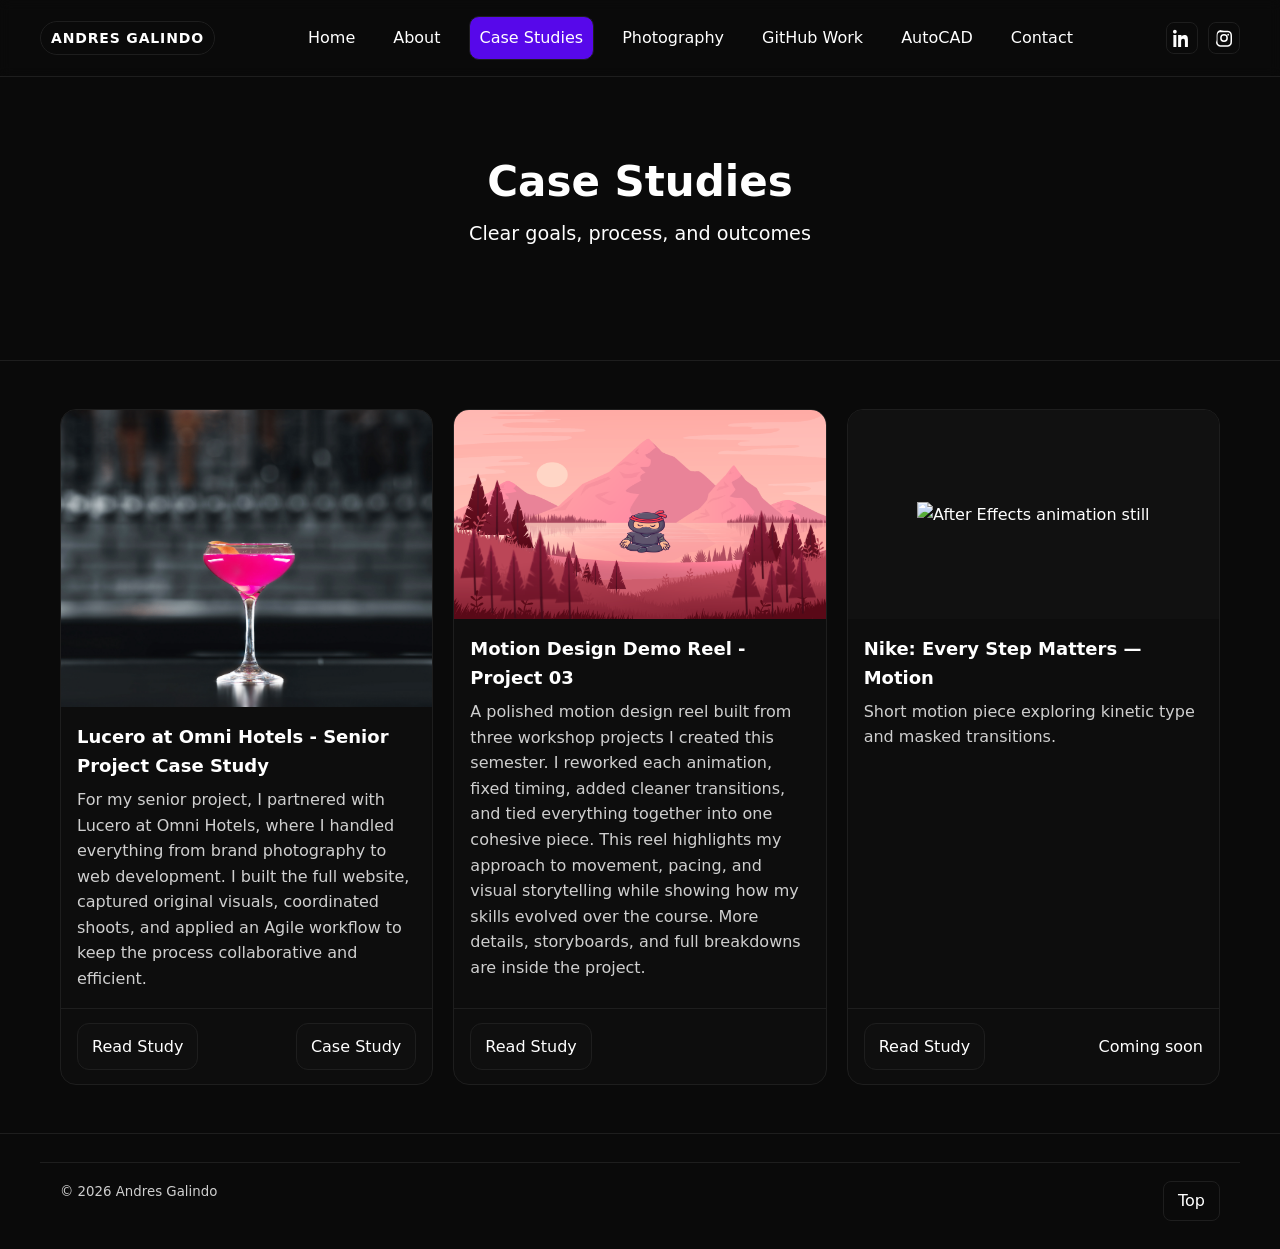
==== case-studies.html @ 1d09d7b6 "update" ====
<!doctype html>
<html lang="en">

<head>
  <meta charset="utf-8">
  <title>Case Studies — Andres Galindo</title>
  <meta name="viewport" content="width=device-width, initial-scale=1">
  <meta name="description" content="Case studies by Andres Galindo.">
  <link rel="stylesheet" href="styles.css">
</head>

<body>
  <header>
    <div class="container nav">
      <div class="brand"><a href="index.html">ANDRES GALINDO</a></div>
      <nav aria-label="Primary">
        <ul>
          <li><a href="index.html">Home</a></li>
          <li><a href="about.html">About</a></li>
          <li><a href="case-studies.html" aria-current="page">Case Studies</a></li>
          <li><a href="photography.html">Photography</a></li>
          <li><a href="github.html">GitHub Work</a></li>
          <li><a href="autocad.html">AutoCAD</a></li>
          <li><a href="contact.html">Contact</a></li>
        </ul>
      </nav>
      <div class="socials">
        <a class="icon" aria-label="LinkedIn" href="https://www.linkedin.com/in/andres-galindo-2342a0133/"
          target="_blank" rel="noopener"><svg viewBox="0 0 24 24" fill="currentColor">
            <path
              d="M4.98 3.5C4.98 4.88 3.86 6 2.5 6S0 4.88 0 3.5C0 2.12 1.12 1 2.5 1s2.48 1.12 2.48 2.5zM.5 8h4V24h-4V8zm7 0h3.8v2.2h.05c.53-1 1.83-2.2 3.77-2.2 4.03 0 4.77 2.65 4.77 6.09V24h-4v-7.1c0-1.69-.03-3.86-2.35-3.86-2.35 0-2.71 1.83-2.71 3.73V24h-4V8z" />
          </svg></a>

        <a class="icon" aria-label="Instagram" href="hhttps://www.instagram.com/azshots480/?hl=en" target="_blank"
          rel="noopener">
          <!-- Instagram SVG -->
          <svg viewBox="0 0 24 24" width="100%" height="100%" fill="currentColor" aria-hidden="true">
            <path
              d="M12 2.2c3.2 0 3.6 0 4.9.1 1.2.1 2 .3 2.5.6.6.3 1 .6 1.5 1.1.5.5.8.9 1.1 1.5.3.5.5 1.3.6 2.5.1 1.3.1 1.7.1 4.9s0 3.6-.1 4.9c-.1 1.2-.3 2-.6 2.5-.3.6-.6 1-1.1 1.5-.5.5-.9.8-1.5 1.1-.5.3-1.3.5-2.5.6-1.3.1-1.7.1-4.9.1s-3.6 0-4.9-.1c-1.2-.1-2-.3-2.5-.6a4.7 4.7 0 0 1-1.5-1.1 4.7 4.7 0 0 1-1.1-1.5c-.3-.5-.5-1.3-.6-2.5C2.2 15.6 2.2 15.2 2.2 12s0-3.6.1-4.9c.1-1.2.3-2 .6-2.5.3-.6.6-1 1.1-1.5.5-.5.9-.8 1.5-1.1.5-.3 1.3-.5 2.5-.6C8.4 2.2 8.8 2.2 12 2.2Zm0 2c-3.1 0-3.5 0-4.8.1-.9.1-1.4.2-1.7.4-.4.2-.7.4-1 .7-.3.3-.5.6-.7 1-.2.3-.3.8-.4 1.7-.1 1.3-.1 1.7-.1 4.8s0 3.5.1 4.8c.1.9.2 1.4.4 1.7.2.4.4.7.7 1 .3.3.6.5 1 .7.3.2.8.3 1.7.4 1.3.1 1.7.1 4.8.1s3.5 0 4.8-.1c.9-.1 1.4-.2 1.7-.4.4-.2.7-.4 1-.7.3-.3.5-.6.7-1 .2-.3.3-.8.4-1.7.1-1.3.1-1.7.1-4.8s0-3.5-.1-4.8c-.1-.9-.2-1.4-.4-1.7-.2-.4-.4-.7-.7-1-.3-.3-.6-.5-1-.7-.3-.2-.8-.3-1.7-.4-1.3-.1-1.7-.1-4.8-.1ZM12 6.8A5.2 5.2 0 1 1 6.8 12 5.2 5.2 0 0 1 12 6.8Zm0 2a3.2 3.2 0 1 0 3.2 3.2A3.2 3.2 0 0 0 12 8.8Zm5.6-2.5a1.2 1.2 0 1 0 1.2 1.2 1.2 1.2 0 0 0-1.2-1.2Z" />
          </svg>
        </a>
      </div>
    </div>
  </header>

  <main>
    <section class="hero">
      <div class="container">
        <h1>Case Studies</h1>
        <p>Clear goals, process, and outcomes </p>
      </div>
    </section>

    <section class="section">
      <div class="container">
        <div class="grid grid-3">

          <!-- Card -->
          <article class="card">
            <div class="thumb">
              <img src="images/photography/gimlet.jpg" alt="Lucero site mockup">
            </div>
            <div class="body">
              <h3>Lucero at Omni Hotels - Senior Project Case Study</h3>
              <p>For my senior project, I partnered with Lucero at Omni Hotels, where I handled everything from brand
                photography to web development. I built the full website, captured original visuals, coordinated shoots,
                and applied an Agile workflow to keep the process collaborative and efficient.</p>
            </div>
            <div class="meta">
              <a class="btn open-modal" href="#" data-target="#cs-lucero">Read Study</a>
              <a class="btn" href="https://yourwebsite.com/lucero" target="_blank">Case Study</a>
            </div>


            <!-- 🔒 Hidden modal content for this card -->
            <div id="cs-lucero" class="cs-data" hidden>
              <h2>Lucero at Omni Hotels — Senior Project Case Study</h2>
              <img src="images/photography/gimlet.jpg" alt="Lucero website mockup">
              <div class="desc">
                <p>
                  This project gave me the opportunity to bring a real business to life through visuals and web design.
                  I worked directly with Lucero at Omni Hotels, scouting the location, capturing custom photography and
                  video, and building a fully responsive website from scratch.
                </p>
                <p>From the start, my goal was to create a digital experience that matched the atmosphere and brand of
                  Lucero — elegant, modern, and rooted in local flavor. Every photo, layout choice, and animation was
                  designed to feel authentic to the space and the people who make it special.</p>
                <p>I took an Agile approach to manage this project: setting clear goals each week, gathering feedback
                  after every shoot and design milestone, and adjusting based on client input. This helped me stay
                  flexible, meet expectations, and deliver a polished final product that felt aligned with Lucero’s
                  brand.</p>
                <p>💡 My Role & Responsibilities

                  Project planning and client coordination
                  Photography & videography direction
                  Website design and development (HTML, CSS, responsive design)
                  Content editing and optimization
                  Agile workflow and iterative collaboration</p>
                <p>🧠 Skills Used

                  HTML5 / CSS3 (responsive design, layout)
                  Photography & Videography
                  Project Management (Agile methodology)
                  Visual Storytelling & Branding
                  Communication & Client Coordination</p>
              </div>
            </div>
          </article>

          <!-- Card -->
          <!-- <article class="card">
  <div class="thumb">
    <img src="images/case-lucero.jpg" alt="Lucero site mockup">
  </div>
  <div class="body">
    <h3>Lucero — Restaurant Website</h3>
    <p>Goal: elevate brand presence and conversions. Role: design, dev, photo.</p>
  </div>
  <div class="meta">
    <a class="btn open-modal" href="#" data-target="#cs-lucero">Read Study</a>
    <span>Case study</span>
  </div> 
  
  or 
  <div class="meta">
  <a class="btn open-modal" href="#" data-target="#cs-lucero">Read Study</a>
  <a class="btn" href="https://yourwebsite.com/lucero" target="_blank">Case Study</a>

</div>

  -->

          <!-- 🔒 Hidden modal content for this card -->
          <!-- <div id="cs-lucero" class="cs-data" hidden>
    <h2>Lucero — Restaurant Website</h2>
    <img src="images/case-lucero.jpg" alt="Lucero website mockup">
    <div class="desc">
      <p>The Lucero project focused on a responsive, black-and-white design system with original photography and a clean UX.</p>
      <p>I led design, development, and content, improving load speed and conversion clarity.</p>
    </div>
  </div>
</article> -->



          <!-- Add more cards. replace with up above-->
          <!-- <article class="card">
            <div class="thumb"><img src="images/case-path.jpg" alt="Path to Success microsite preview"></div>
            <div class="body">
              <h3>Path to Success — Microsite</h3>
              <p>Lightweight pages with strong type hierarchy and accessibility checks.</p>
            </div>
            <div class="meta">
              <a class="btn" href="#" aria-label="Open Path to Success case study (coming soon)">Read Study</a>
              <span>Coming soon</span>
            </div>
          </article> -->
          <article class="card">

            <div class="thumb">
              <img src="images/photography/git314.png" alt="Git final project">
            </div>
            <div class="body">
              <h3>Motion Design Demo Reel - Project 03</h3>
              <p>A polished motion design reel built from three workshop projects I created this semester. I reworked
                each animation, fixed timing, added cleaner transitions, and tied everything together into one cohesive
                piece. This reel highlights my approach to movement, pacing, and visual storytelling while showing how
                my skills evolved over the course. More details, storyboards, and full breakdowns are inside the
                project.</p>


            </div>
            <div class="meta">
              <a class="btn open-modal" href="#" data-target="#cs-git314">Read Study</a>
            </div>


            <!-- 🔒 Hidden modal content for this card -->
            <div id="cs-git314" class="cs-data" hidden>
              <h2>Motion Design Demo Reel - Project 03</h2>
              <!-- <img src="images/photography/git314.png" alt="Git final project"> -->


              <div class="desc">

                <div class="video-container">
                  <iframe width="560" height="315" src="https://www.youtube.com/embed/hQxgDX6zyIk
" title="YouTube video player" frameborder="0"
                    allow="accelerometer; autoplay; clipboard-write; encrypted-media; gyroscope; picture-in-picture"
                    allowfullscreen>
                  </iframe>
                </div>
                <h2>
                  Motion Design Demo Reel - Project 3
                </h2>
                <p>
                  This is my combined motion design reel made from three workshop projects I created this semester. I
                  cleaned up each animation, improved timing, added stronger transitions, and made everything flow
                  together as one piece. This reel shows the style and motion principles I’ve been building throughout
                  the class.
                </p>
                <a href="https://drive.google.com/file/d/1tv-89oGBfCKmzxXfMY0FaRvk6NWJzcbJ/view?usp=sharing"
                  target="_blank" class="btn">
                  View Creative Brief
                </a>

                <div class="desc">

                  <div class="video-container">
                    <iframe width="560" height="315" src="https://www.youtube.com/embed/VwbiSptDT9Y"
                      title="YouTube video player" frameborder="0"
                      allow="accelerometer; autoplay; clipboard-write; encrypted-media; gyroscope; picture-in-picture"
                      allowfullscreen>
                    </iframe>
                  </div>
                  <h2>
                    Project one: just do it
                  </h2>
                  <p>
                    For this project, I focused on learning the fundamentals of After Effects since it was my first time
                    building an animation from scratch. I started by creating a simple Nike style logo, but after
                    receiving feedback, I updated the design to use the official Swoosh for accuracy and stronger brand
                    alignment. From there, I built the animation using only the essentials scale, opacity, and timing—to
                    keep everything clean and intentional. I animated the logo to fade and grow in, followed by the text
                    “Every Step Matters” and “Just Do It,” each appearing with smooth transitions. After refining the
                    pacing and logo size, the final animation feels minimal, motivational, and true to Nike’s style
                    while
                    still showing the core AE skills I was developing.
                  </p>
                  </p>
                  <a href="https://drive.google.com/file/d/1OKHo7TdYxVjE_KHf2jyKb_eVh3fTwLMS/view?usp=sharing"
                    target="_blank" class="btn">
                    View Creative Brief
                  </a>


                  <br>
                  <div class="video-container">
                    <iframe width="560" height="315" src="https://www.youtube.com/embed/vbsWCVyn5_w"
                      title="YouTube video player" frameborder="0"
                      allow="accelerometer; autoplay; clipboard-write; encrypted-media; gyroscope; picture-in-picture"
                      allowfullscreen>
                    </iframe>
                  </div>
                  <h2>
                    Project two: xbox bumper
                  </h2>
                  <p>
                    For this project, my main update wasn’t the animation itself — it was the creative brief. The
                    critique
                    I got was to add more visuals and make the brief stronger, so I expanded it with clearer breakdowns,
                    storyboard frames, and visual notes to match the level of detail expected for motion graphics
                    documentation. I kept the original animation the same, but I improved how the project was presented
                    by
                    adding timestamps, storyboard sketches (pages 3–4 of the PDF), and a cleaner explanation of my
                    design
                    choices. Updating the creative brief helped make the project feel more polished and professional,
                    and
                    showed the full process behind the Xbox bumper instead of just the final video.
                  </p>
                  </p>
                  <a href="https://drive.google.com/file/d/11ibj7vVyU6aA6nQwzlZpN-lLkUXwEf1Q/view?usp=sharing"
                    target="_blank" class="btn">
                    View Creative Brief
                  </a>
                  <br>


                  <div class="video-container">
                    <iframe width="560" height="315" src="https://www.youtube.com/embed/uQ88nun93Ac
" title="YouTube video player" frameborder="0"
                      allow="accelerometer; autoplay; clipboard-write; encrypted-media; gyroscope; picture-in-picture"
                      allowfullscreen>
                    </iframe>
                  </div>
                  <h2>
                    Project 3: ninja
                  </h2>
                  <p>
                    For this project, I kept the process simple and focused on building a clean 5-second
                    animation that matched the warm, motivational tone I wanted. I designed the ninja in Photoshop using
                    separate layers so I could animate the limbs more naturally. Then I brought everything into
                    Illustrator to build the background and refine the tree shapes so they matched the vibe of the
                    scene.
                    Once the visuals were ready, I pulled everything into After Effects and animated the beats using
                    scale, opacity, and position.
                  </p>

                  </p>
                  <a href="https://drive.google.com/file/d/1JddC3GV1YEROFjkZJHcLeDp3Kmxx2fG-/view?usp=sharing"
                    target="_blank" class="btn">
                    View Creative Brief
                  </a>


                </div>
              </div>
          </article>








          <article class="card">
            <div class="thumb"><img src="images/case-ae.jpg" alt="After Effects animation still"></div>
            <div class="body">
              <h3>Nike: Every Step Matters — Motion</h3>
              <p>Short motion piece exploring kinetic type and masked transitions.</p>
            </div>
            <div class="meta">
              <a class="btn" href="#" aria-label="Open Nike motion case study (coming soon)">Read Study</a>
              <span>Coming soon</span>
            </div>
          </article>
        </div>
      </div>
    </section>
  </main>

  <footer>
    <div class="container foot">
      <small>© <span id="y"></span> Andres Galindo</small>
      <a href="#" id="scrollTopBtn" class="top-link">Top</a>
    </div>
  </footer>
  <script>document.getElementById('y').textContent = new Date().getFullYear();</script>


  <!-- Shared Case Study Modal -->
  <div class="modal" id="caseModal" aria-hidden="true">
    <div class="modal-backdrop" data-close></div>
    <div class="modal-panel" role="dialog" aria-modal="true" aria-labelledby="modalTitle">
      <button class="modal-close" data-close aria-label="Close">×</button>
      <h2 id="modalTitle"></h2>
      <div class="modal-media"><img id="modalImg" src="" alt=""></div>
      <p id="modalDesc"></p>
    </div>
  </div>

  <!-- this is a shared script for all  -->
  <!-- <script>
  (function(){
    const modal = document.getElementById('caseModal');
    const titleEl = document.getElementById('modalTitle');
    const imgEl   = document.getElementById('modalImg');
    const descEl  = document.getElementById('modalDesc');
    const openBtns = document.querySelectorAll('.open-modal');
    const closeEls = modal.querySelectorAll('[data-close]');
    let lastFocused = null;

    function openModal(btn){
      lastFocused = btn;
      titleEl.textContent = btn.dataset.title || '';
      imgEl.src = btn.dataset.img || '';
      imgEl.alt = (btn.dataset.title || 'Case study') + ' preview';
      descEl.textContent = btn.dataset.desc || '';
      modal.setAttribute('aria-hidden', 'false');
      document.body.classList.add('modal-open');
      // focus trap start point
      modal.querySelector('.modal-close').focus();
    }
    function closeModal(){
      modal.setAttribute('aria-hidden', 'true');
      document.body.classList.remove('modal-open');
      if (lastFocused) lastFocused.focus();
    }

    openBtns.forEach(btn=>{
      btn.addEventListener('click', e=>{
        e.preventDefault();          // keep the button, but don’t navigate away
        openModal(btn);
      });
    });
    closeEls.forEach(el=> el.addEventListener('click', closeModal));
    document.addEventListener('keydown', e=>{ if(e.key==='Escape') closeModal(); });
    // Close when clicking outside the panel
    modal.addEventListener('click', e=>{
      if (e.target.classList.contains('modal')) closeModal();
    });
  })();
</script> -->


  <!-- Shared Case Study Modal -->
  <div class="modal" id="caseModal" aria-hidden="true">
    <div class="modal-backdrop" data-close></div>
    <div class="modal-panel" role="dialog" aria-modal="true" aria-labelledby="modalTitle">
      <button class="modal-close" data-close aria-label="Close">×</button>
      <h2 id="modalTitle"></h2>
      <div class="modal-media"><img id="modalImg" src="" alt=""></div>
      <div id="modalDesc"></div>
    </div>
  </div>

  <script>
    (function () {
      const modal = document.getElementById('caseModal');
      const titleEl = document.getElementById('modalTitle');
      const imgEl = document.getElementById('modalImg');
      const descEl = document.getElementById('modalDesc');
      const openBtns = document.querySelectorAll('.open-modal');
      const closeEls = modal.querySelectorAll('[data-close]');
      let lastFocused = null;

      function openModalFrom(sourceId) {
        const source = document.querySelector(sourceId);
        if (!source) return;

        // pull pieces from hidden block
        const h2 = source.querySelector('h2');
        const img = source.querySelector('img');
        const desc = source.querySelector('.desc');

        titleEl.textContent = h2 ? h2.textContent : '';
        if (img) {
          imgEl.src = img.getAttribute('src') || '';
          imgEl.alt = img.getAttribute('alt') || 'Case study image';
        } else {
          imgEl.removeAttribute('src');
          imgEl.alt = '';
        }
        descEl.innerHTML = desc ? desc.innerHTML : '';

        modal.setAttribute('aria-hidden', 'false');
        document.body.classList.add('modal-open');
        modal.querySelector('.modal-close').focus();
      }

      function closeModal() {
        modal.setAttribute('aria-hidden', 'true');
        document.body.classList.remove('modal-open');
        if (lastFocused) lastFocused.focus();
      }

      openBtns.forEach(btn => {
        btn.addEventListener('click', e => {
          e.preventDefault();
          lastFocused = btn;
          const target = btn.getAttribute('data-target');
          openModalFrom(target);
        });
      });

      closeEls.forEach(el => el.addEventListener('click', closeModal));
      modal.addEventListener('click', (e) => {
        if (e.target === modal) closeModal();
      });
      document.addEventListener('keydown', e => {
        if (e.key === 'Escape') closeModal();
      });
    })();
  </script>


</body>

</html>
---- styles.css ----
/* ========== Andres Portfolio — Global Styles ========== */
:root{
  --bg:#0a0a0a;
  --fg:#ffffff;
  --muted:#cfcfcf;
  --line:#1e1e1e;
  --accent:#ffffff;
  --purple-color:#5708ea; /* keep it white for strict B/W; swap if you want a color later */
  --maxw:1200px;
}

*{box-sizing:border-box}
html,body{margin:0;padding:0;background:var(--bg);color:var(--fg);font-family:system-ui,-apple-system,Segoe UI,Roboto,Inter,Arial,sans-serif;line-height:1.6}
img{max-width:100%;height:auto;display:block}
a{color:var(--fg);text-decoration:none}
a:hover{text-decoration:underline}
.container{width:100%;max-width:var(--maxw);margin:0 auto;padding:0 20px}

/* Header / Nav */
header{
  position:sticky;top:0;z-index:50;
  background:rgba(10,10,10,.9);backdrop-filter:saturate(140%) blur(6px);
  border-bottom:1px solid var(--line);
}
.nav{
  display:flex;align-items:center;justify-content:space-between;gap:16px;padding:16px 0;
}
.brand a{
  font-weight:700;letter-spacing:.06em; text-transform:uppercase; font-size:14px; padding:8px 10px; border:1px solid var(--line); border-radius:999px;
}
nav ul{display:flex;gap:18px;list-style:none;margin:0;padding:0;align-items:center;flex-wrap:wrap}
nav a{padding:8px 10px;border-radius:10px;display:inline-block}
nav a[aria-current="page"], nav a.active{
  background:var(--purple-color); border:1px solid var(--line);
}

/* Socials */
.socials{display:flex;
gap:10px;align-items:center}

.icon{
width:32px;
height:32px;
display:inline-block;
line-height:0;border:1px solid var(--line);
border-radius:8px;
padding:6px}

.icon:hover{background:#5708ea}

/* Hero */
.hero{padding:80px 0;border-bottom:1px solid var(--line)}
.hero h1{font-size:42px;line-height:1.2;margin:0 0 10px}
.hero p{color:var(--muted);max-width:800px;margin:0}

/* Sections / Cards / Grids */
.section{padding:48px 0;border-bottom:1px solid var(--line)}
.section h2{font-size:24px;margin:0 0 16px}
.grid{
  display:grid;gap:20px;
  grid-template-columns:repeat(12,1fr);
}
.grid-3 > *{grid-column:span 12}
.grid-4 > *{grid-column:span 12}

.card{
  border:1px solid var(--line);border-radius:16px;overflow:hidden;background:#0d0d0d;
  display:flex;flex-direction:column;min-height:100%;
}
.card .thumb{aspect-ratio:16/9;background:#111;display:flex;align-items:center;justify-content:center}
.card .body{padding:16px}
.card h3{margin:0 0 6px;font-size:18px}
.card p{margin:0;color:var(--muted)}
.card .meta{margin-top:auto;padding:14px 16px;border-top:1px solid var(--line);display:flex;justify-content:space-between;align-items:center}
.btn{
  display:inline-block;padding:10px 14px;border:1px solid var(--line);border-radius:12px;background:#0f0f0f
}
.btn:hover{background:#151515}

/* Gallery */
.gallery{
  display:grid;gap:12px;
  grid-template-columns:repeat(12,1fr);
}
.gallery figure{grid-column:span 12;margin:0;border:1px solid var(--line);border-radius:14px;overflow:hidden;background:#0e0e0e}
.gallery figcaption{padding:10px 12px;color:var(--muted);font-size:14px;border-top:1px solid var(--line)}

/* Contact form */
form{max-width:720px}
.field{margin-bottom:16px}
label{display:block;margin-bottom:8px;color:var(--muted);font-size:14px}
input,textarea{
  width:100%;padding:12px 14px;border-radius:12px;background:#0f0f0f;border:1px solid var(--line);color:var(--fg);
}
textarea{min-height:160px;resize:vertical}
form .actions{display:flex;gap:12px;align-items:center}
input[type=submit],button[type=submit]{cursor:pointer}

/* Footer */
footer{padding:28px 0;color:var(--muted)}
footer .foot{display:flex;justify-content:space-between;gap:16px;flex-wrap:wrap;border-top:1px solid var(--line);padding-top:18px}

/* Responsive columns */
@media (min-width:640px){
  .grid-3 > *{grid-column:span 6}
  .grid-4 > *{grid-column:span 6}
  .gallery figure{grid-column:span 6}
}
@media (min-width:1024px){
  .grid-3 > *{grid-column:span 4}
  .grid-4 > *{grid-column:span 3}
  .gallery figure{grid-column:span 4}
}
/* Home hero full photo (contained) */
/* .hero-photo{
  margin-top:20px;
  border:1px solid var(--line);
  border-radius:16px;
  overflow:hidden;
  background:#0f0f0f;
} */
.hero-photo img {
  width:100%;
  height:auto;
  max-height:600px;   /* limits how tall the image can get */
  object-fit:contain; /* keeps full photo visible */
}
/* ========== About Page Styles ========== */
.about-photo{
  margin:24px 0;
  border:1px solid var(--line);
  border-radius:16px;
  overflow:hidden;
  background:#0f0f0f;
}
.about-photo img{
  width:100%;
  height:auto;
  display:block;
  object-fit:contain;
  max-height:700px; /* adjust if too tall */
}

.resume-btn{
  margin:20px 0 40px;
  text-align:center;
}
.resume-btn .btn{
  padding:12px 28px;
  font-weight:600;
  letter-spacing:.05em;
}
.resume-btn .btn:hover{background:#5708ea}

.hero p {
  font-size: 1.15rem;      /* default is usually around 1rem (16px); this bumps it up */
  line-height: 1.8;        /* adds breathing room between lines */
  color: var(--fg);        /* keeps the clean white text */
  max-width: 850px;        /* keeps it from stretching too wide on desktop */
  margin-bottom: 1.5em;
  text-align: left;
  
}


.hero .container {
  display: flex;
  flex-direction: column;   /* stack items vertically */
  align-items: center;      /* centers them horizontally */
  text-align: center;       /* centers text */
}

/* Adjust paragraph width so it doesn’t stretch too wide */
.hero p {
  max-width: 800px;
  margin: 0 auto 1.5em;
  font-size: 1.2rem;
  line-height: 1.8;
}

/* ===== Case Study Modal ===== */
.modal{
  position:fixed; inset:0; z-index:1000;
  display:none; align-items:center; justify-content:center;
  background:rgba(0,0,0,.6);
}
.modal[aria-hidden="false"]{ display:flex; }

.modal-panel{
  background:#0d0d0d; color:var(--fg);
  border:1px solid var(--line); border-radius:18px;
  width:min(850px,95%); max-height:90vh; overflow:auto;
  padding:28px; position:relative;
  box-shadow:0 20px 60px rgba(0,0,0,.5);
}
.modal-panel h2{ margin:0 48px 14px 0; font-size:24px; }
.modal-media{ margin:14px 0; border:1px solid var(--line); border-radius:12px; overflow:hidden; }
.modal-media img{ width:100%; height:auto; display:block; }
.modal p{ color:var(--muted); line-height:1.8; }

.modal-close{
  position:absolute; top:12px; right:12px;
  width:40px; height:40px; border-radius:10px;
  border:1px solid var(--line); background:#0f0f0f; color:var(--fg);
  font-size:24px; line-height:1; cursor:pointer;
}
.modal-close:hover{ background:#151515; }

body.modal-open{ overflow:hidden; }


/* ===== Fullscreen Photography Modal ===== */
.modal {
  position: fixed;
  inset: 0;
  z-index: 1000;
  display: none;
  align-items: center;
  justify-content: center;
  background: rgba(0,0,0,0.95); /* darker background for full immersion */
}

.modal[aria-hidden="false"] {
  display: flex;
}

.modal-panel.photo-only {
  position: relative;
  padding: 0;
  border: none;
  background: transparent;
  width: 100%;
  height: 100%;
  display: flex;
  align-items: center;
  justify-content: center;
}

#pmImg {
  width: 100%;
  height: 100%;
  object-fit: contain;   /* keeps full image visible, scaled to fit screen */
  display: block;
}

/* Close button */
.modal-close {
  position: absolute;
  top: 20px;
  right: 20px;
  width: 50px;
  height: 50px;
  font-size: 28px;
  background: rgba(0,0,0,0.6);
  color: #fff;
  border: 1px solid rgba(255,255,255,0.2);
  border-radius: 50%;
  cursor: pointer;
  transition: background 0.2s ease;
}

.modal-close:hover {
  background: rgba(0,0,0,0.9);
}

body.modal-open {
  overflow: hidden;
}

/* ===== Footer "Top" button ===== */
.top-link {
  color: var(--fg);
  text-decoration: none;
  border: 1px solid var(--line);
  border-radius: 8px;
  padding: 6px 14px;
  margin-left: 12px;
  transition: all 0.3s ease;
}

/* Hover color = yellow */
.top-link:hover {
  color: var(--purple-color);               /* yellow text */
  border-color: var(--purple-color);        /* yellow border */
  text-decoration: none;
}
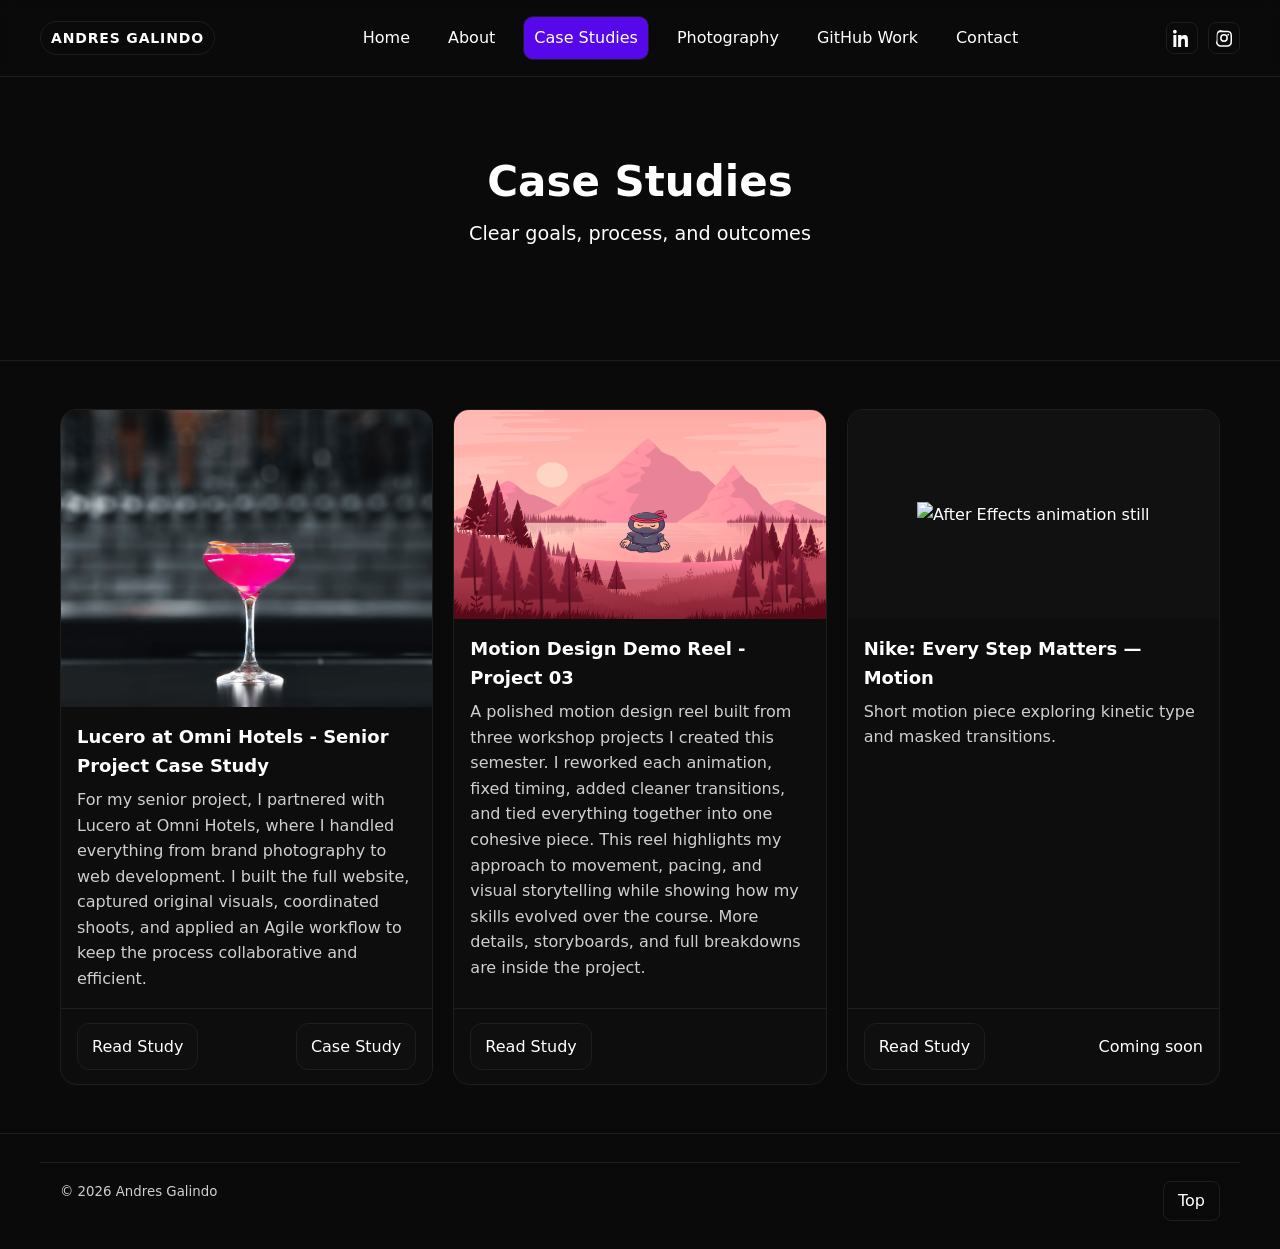
==== commit ed987fae: "updates" ====
--- a/case-studies.html
+++ b/case-studies.html
@@ -20,7 +20,7 @@
           <li><a href="case-studies.html" aria-current="page">Case Studies</a></li>
           <li><a href="photography.html">Photography</a></li>
           <li><a href="github.html">GitHub Work</a></li>
-          <li><a href="autocad.html">AutoCAD</a></li>
+          <!-- <li><a href="autocad.html">AutoCAD</a></li> -->
           <li><a href="contact.html">Contact</a></li>
         </ul>
       </nav>
